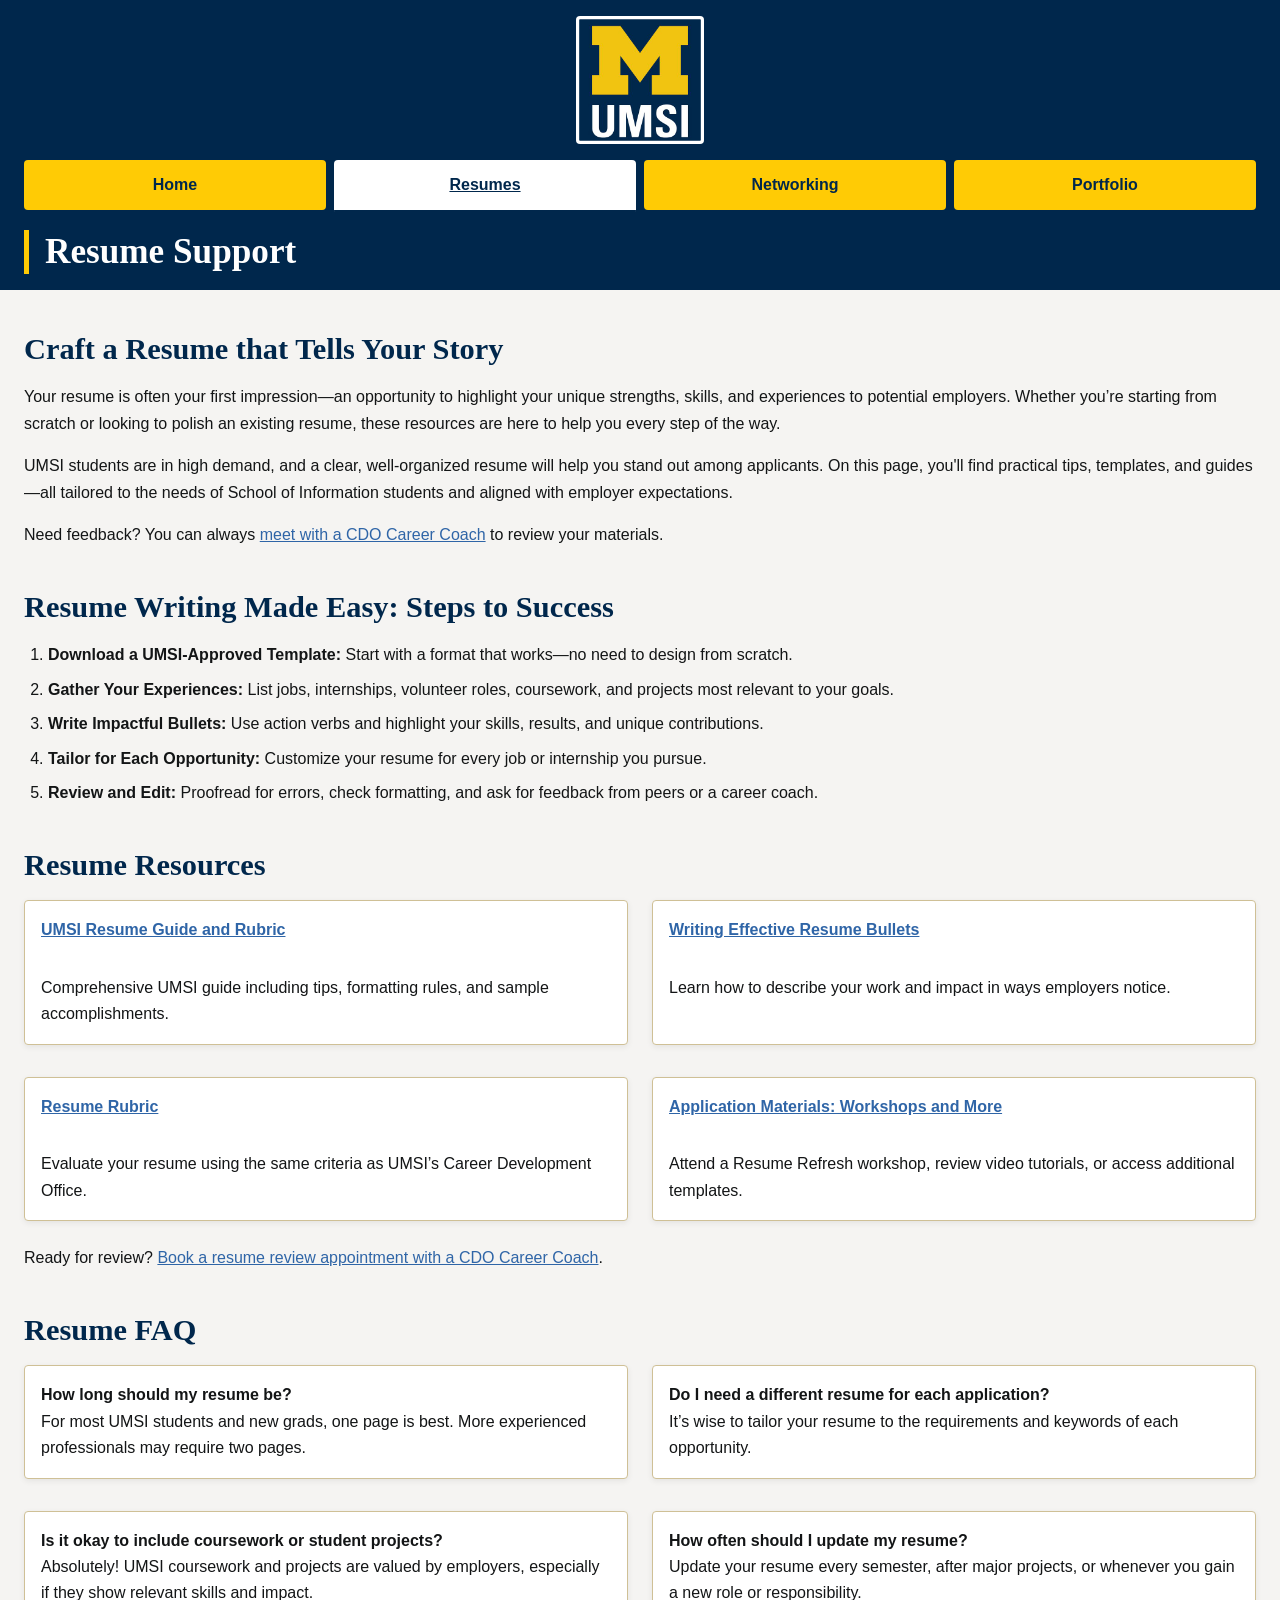
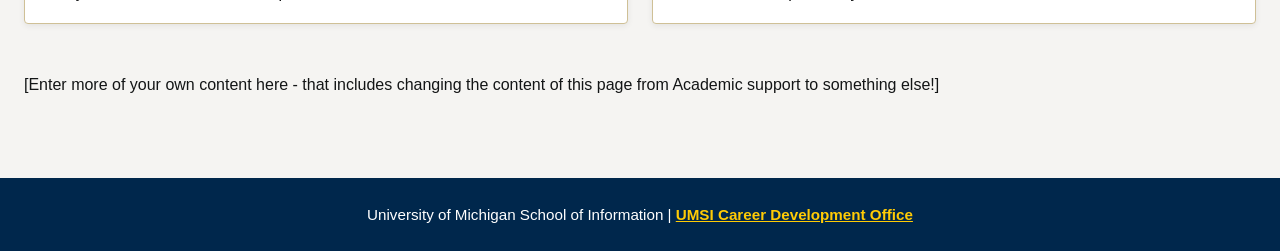
==== resume.html @ cca95783 "Add files via upload" ====
<!DOCTYPE html>
<html lang="en">
<head>
    <meta charset="UTF-8">
    <meta name="viewport" content="width=device-width, initial-scale=1.0">
    <link rel="stylesheet" href="css/html5reset.css">
    <link rel="stylesheet" href="css/style.css">
    <title>Resumes</title>
</head>
<body>

    <header>
  <a class="skip-link" href="#main-content">Skip to Main Content</a>
        <img src="images/UMSI_signature_vertical_informal_solidblue.jpg" alt="UMSI Logo">
        <nav>
            <ul>
                <li><a href = "index.html">Home</a></li>
                <li><a href = "resume.html" aria-current="page">Resumes</a></li>
                <li><a href = "network.html">Networking</a></li>
                <li><a href = "portfolio.html">Portfolio</a></li>
            </ul>
        </nav>
        <h1>Resume Support</h1>

    </header>
<main id="main-content">
  
  <section>
    <h2>Craft a Resume that Tells Your Story</h2>
    <p>
      Your resume is often your first impression—an opportunity to highlight your unique strengths, skills, and experiences to potential employers. Whether you’re starting from scratch or looking to polish an existing resume, these resources are here to help you every step of the way.
    </p>
    <p>
      UMSI students are in high demand, and a clear, well-organized resume will help you stand out among applicants. On this page, you'll find practical tips, templates, and guides—all tailored to the needs of School of Information students and aligned with employer expectations.
    </p>
    <p>
      Need feedback? You can always <a href="https://umich.instructure.com/courses/137916/pages/talk-to-a-career-coach" target="_blank">meet with a CDO Career Coach</a> to review your materials.
    </p>
  </section>
  
  <section>
    <h2>Resume Writing Made Easy: Steps to Success</h2>
    <ol>
      <li><strong>Download a UMSI-Approved Template:</strong> Start with a format that works—no need to design from scratch.</li>
      <li><strong>Gather Your Experiences:</strong> List jobs, internships, volunteer roles, coursework, and projects most relevant to your goals.</li>
      <li><strong>Write Impactful Bullets:</strong> Use action verbs and highlight your skills, results, and unique contributions.</li>
      <li><strong>Tailor for Each Opportunity:</strong> Customize your resume for every job or internship you pursue.</li>
      <li><strong>Review and Edit:</strong> Proofread for errors, check formatting, and ask for feedback from peers or a career coach.</li>
    </ol>
  </section>

  <section>
    <h2>Resume Resources</h2>
    <ul class="resources-grid">
      <li>
        <a href="https://docs.google.com/document/d/1_1GfDJyVGIgE82MZjVhuWT_aB_2Hcj1NN62FUCXoR_o/edit?tab=t.0" target="_blank">
          UMSI Resume Guide and Rubric
        </a> <br>
        Comprehensive UMSI guide including tips, formatting rules, and sample accomplishments.
      </li>
      <li>
        <a href="https://docs.google.com/document/d/1-EVZYH_Fic4mfLVGOXyHTSeRwBWmmi2WHSgGDLGGPEs/edit?tab=t.0" target="_blank">
          Writing Effective Resume Bullets
        </a> <br>
        Learn how to describe your work and impact in ways employers notice.
      </li>
      <li>
        <a href="https://docs.google.com/document/d/1vJMfgw9nwpHN9Sy0L0RP0aNBbaDSsiLPc2vy-doac6s/edit?tab=t.0" target="_blank">
          Resume Rubric
        </a> <br>
        Evaluate your resume using the same criteria as UMSI’s Career Development Office.
      </li>
      <li>
        <a href="https://docs.google.com/document/d/1vJMfgw9nwpHN9Sy0L0RP0aNBbaDSsiLPc2vy-doac6s/edit?tab=t.0" target="_blank">
          Application Materials: Workshops and More
        </a> <br>
        Attend a Resume Refresh workshop, review video tutorials, or access additional templates.
      </li>
    </ul>
    <p>
      Ready for review? <a href="https://umich.instructure.com/courses/137916/pages/talk-to-a-career-coach" target="_blank">Book a resume review appointment with a CDO Career Coach</a>.
    </p>
  </section>

  <section>
    <h2>Resume FAQ</h2>
    <ul class="resources-grid">
      <li>
        <strong>How long should my resume be?</strong><br>
        For most UMSI students and new grads, one page is best. More experienced professionals may require two pages.
      </li>
      <li>
        <strong>Do I need a different resume for each application?</strong><br>
        It’s wise to tailor your resume to the requirements and keywords of each opportunity.
      </li>
      <li>
        <strong>Is it okay to include coursework or student projects?</strong><br>
        Absolutely! UMSI coursework and projects are valued by employers, especially if they show relevant skills and impact.
      </li>
      <li>
        <strong>How often should I update my resume?</strong><br>
        Update your resume every semester, after major projects, or whenever you gain a new role or responsibility.
      </li>
    </ul>
  </section>
          <!-- Content taken & modified from UMGPT with the prompt, "for the same content write me some intro content and resources for a resume page" - this was after I had asked for content for the home page.
        UMGPT. (2025). UMGPT (GPT-4.1 August 25th version) [Large language model]. -->

<div>[Enter more of your own content here - that includes changing the  content of this page from Academic support to something else!]</div>

    
        <div></div>
        <div></div>
        <div></div>
        <div></div>
    </main>
    <footer>
        <p>University of Michigan School of Information | <a href="https://umich.instructure.com/courses/137916">UMSI Career Development Office </a></p>
        </footer>
    
</body>

</html>
---- css/style.css ----
:root {
  --um-blue:        #00274C;
  --um-maize:       #FFCB05;
  --um-light-blue:  #2F65A7;
  --um-tan:         #CFC096;
  --um-ash:         #989C97;
  --um-black:       #131516;
  --white:          #FFFFFF;
  --off-white:      #F5F4F2;
  --link-hover:     #1A4F8A;
  --font-heading:   Georgia, 'Times New Roman', serif;
  --font-body:      'Helvetica Neue', Helvetica, Arial, sans-serif;
  --space-xs:  0.5rem;
  --space-sm:  1rem;
  --space-md:  1.5rem;
  --space-lg:  2.5rem;
  --space-xl:  4rem;
  --max-width: 75rem;
  --radius:    4px;
}

.skip-link {
  position: absolute;
  top: -100%;
  left: var(--space-sm);
  z-index: 9999;
  background: var(--um-maize);
  color: var(--um-blue);
  font-weight: 700;
  font-size: 1rem;
  padding: 0.75rem 1.25rem;
  border-radius: var(--radius);
  text-decoration: none;
  transition: top 0.2s ease;
}
.skip-link:focus {
  top: var(--space-sm);
}

*, *::before, *::after { box-sizing: border-box; }

html {
  font-size: 100%;
  scroll-behavior: smooth;
}

body {
  font-family: var(--font-body);
  font-size: 1rem;
  line-height: 1.65;
  color: var(--um-black);
  background-color: var(--off-white);
  margin: 0;
}

h1, h2, h3, h4, h5, h6 {
  font-family: var(--font-heading);
  color: var(--um-blue);
  line-height: 1.25;
  margin-top: 0;
  margin-bottom: var(--space-sm);
}
h1 { font-size: clamp(1.6rem, 5vw, 2.5rem); }
h2 { font-size: clamp(1.3rem, 4vw, 1.9rem); }
h3 { font-size: clamp(1.1rem, 3vw, 1.4rem); }

p {
  margin-top: 0;
  margin-bottom: var(--space-sm);
}

a { color: var(--um-light-blue); text-decoration: underline; }
a:hover, a:focus {
  color: var(--link-hover);
  outline: 2px solid var(--um-maize);
  outline-offset: 2px;
  border-radius: 2px;
}

ul, ol {
  padding-left: 1.5rem;
  margin-top: 0;
  margin-bottom: var(--space-sm);
}

li {
  margin-bottom: var(--space-xs);
  font-size: 1rem;
  line-height: 1.65;
}

header {
  background-color: var(--um-blue);
  color: var(--white);
  padding: var(--space-sm) var(--space-md);
}
header img {
  display: block;
  width: clamp(5rem, 15vw, 8rem);
  height: auto;
  margin: 0 auto var(--space-sm) auto;
  background: var(--white);
  padding: 0.2rem;
  border-radius: var(--radius);
}
header h1 {
  color: var(--white);
  margin-top: var(--space-sm);
  margin-bottom: 0;
  font-size: clamp(1.4rem, 5vw, 2.2rem);
  border-left: 5px solid var(--um-maize);
  padding-left: var(--space-sm);
}

nav { margin-top: var(--space-sm); }

nav ul {
  list-style: none;
  padding: 0;
  margin: 0;
  display: grid;
  grid-template-columns: repeat(4, 1fr);
  gap: var(--space-xs);
}
nav ul li { margin: 0; }
nav ul li a {
  display: flex;
  align-items: center;
  justify-content: center;
  min-height: 2.75rem;
  background-color: var(--um-maize);
  color: var(--um-blue);
  font-weight: 700;
  font-size: 1rem;
  text-decoration: none;
  padding: 0.75rem 1rem;
  text-align: center;
  border-radius: var(--radius);
  transition: background-color 0.2s ease, color 0.2s ease;
}
nav ul li a:hover,
nav ul li a:focus {
  background-color: var(--white);
  color: var(--um-blue);
  outline: 3px solid var(--white);
  outline-offset: 2px;
}
nav ul li a[aria-current="page"] {
  background-color: var(--white);
  color: var(--um-blue);
  font-weight: 900;
  border-bottom: 4px solid var(--um-blue);
  text-decoration: underline;
}

main { padding: var(--space-lg) var(--space-md); }
section { margin-bottom: var(--space-lg); }
section:last-child { margin-bottom: 0; }

.start-here-grid {
  display: grid;
  grid-template-columns: 1fr 1fr;
  gap: var(--space-md);
  align-items: start;
}

.start-here-grid img {
  width: 100%;
  height: 25rem;
  object-fit: cover;
  border-radius: var(--radius);
  display: block;
  margin-bottom: var(--space-sm);
}

.resources-grid {
  display: grid;
  grid-template-columns: repeat(2, 1fr);
  gap: var(--space-md);
  list-style: none;
  padding: 0;
}
.resources-grid li {
  background: var(--white);
  border: 1px solid var(--um-tan);
  border-radius: var(--radius);
  padding: var(--space-sm);
  box-shadow: 0 2px 6px rgba(0,0,0,0.07);
}
.resources-grid li a {
  font-weight: 700;
  display: block;
  margin-bottom: 0.3rem;
}

.pathway-list {
  list-style: none;
  padding: 0;
  display: grid;
  grid-template-columns: repeat(2, 1fr);
  gap: var(--space-md);
  counter-reset: pathway-counter;
}
.pathway-list li {
  background: var(--white);
  border-radius: var(--radius);
  padding: var(--space-sm) var(--space-sm) var(--space-sm) 3.5rem;
  position: relative;
  box-shadow: 0 2px 6px rgba(0,0,0,0.07);
  counter-increment: pathway-counter;
}
.pathway-list li::before {
  content: counter(pathway-counter);
  position: absolute;
  left: 0.75rem;
  top: 1rem;
  background: var(--um-blue);
  color: var(--um-maize);
  font-weight: 900;
  font-size: 1.1rem;
  width: 2rem;
  height: 2rem;
  display: flex;
  align-items: center;
  justify-content: center;
  border-radius: 50%;
}

blockquote {
  background: var(--white);
  border-left: 5px solid var(--um-light-blue);
  padding: var(--space-sm) var(--space-md);
  margin: var(--space-sm) 0;
  border-radius: 0 var(--radius) var(--radius) 0;
  font-size: 0.97rem;
}
blockquote p { margin: 0; }

dl {
  display: grid;
  grid-template-columns: auto 1fr;
  gap: var(--space-xs) var(--space-md);
  align-items: baseline;
  margin: 0 0 var(--space-sm);
}
dt {
  color: var(--um-blue);
  font-family: var(--font-heading);
  font-size: 1.05rem;
  white-space: nowrap;
}
dd { margin: 0; }

figure { margin: var(--space-sm) 0 var(--space-md); }
.video-wrapper {
  position: relative;
  padding-bottom: 56.25%;
  height: 0;
  overflow: hidden;
  border-radius: var(--radius);
}
.video-wrapper iframe {
  position: absolute;
  inset: 0;
  width: 100%;
  height: 100%;
  border: 0;
}
iframe { max-width: 100%; display: block; }

main img {
  max-width: 30rem;
  height: auto;
  display: block;
  border-radius: var(--radius);
  margin-bottom: var(--space-sm);
}

footer {
  background-color: var(--um-blue);
  color: var(--white);
  text-align: center;
  padding: var(--space-md) var(--space-sm);
  margin-top: var(--space-lg);
  font-size: 0.95rem;
}
footer p { margin: 0; }
footer a { color: var(--um-maize); font-weight: 700; }
footer a:hover, footer a:focus {
  color: var(--white);
  outline-color: var(--um-maize);
}

@media (prefers-reduced-motion: reduce) {
  *, *::before, *::after {
    animation-duration: 0.01ms !important;
    animation-iteration-count: 1 !important;
    transition-duration: 0.01ms !important;
    scroll-behavior: auto !important;
  }
}
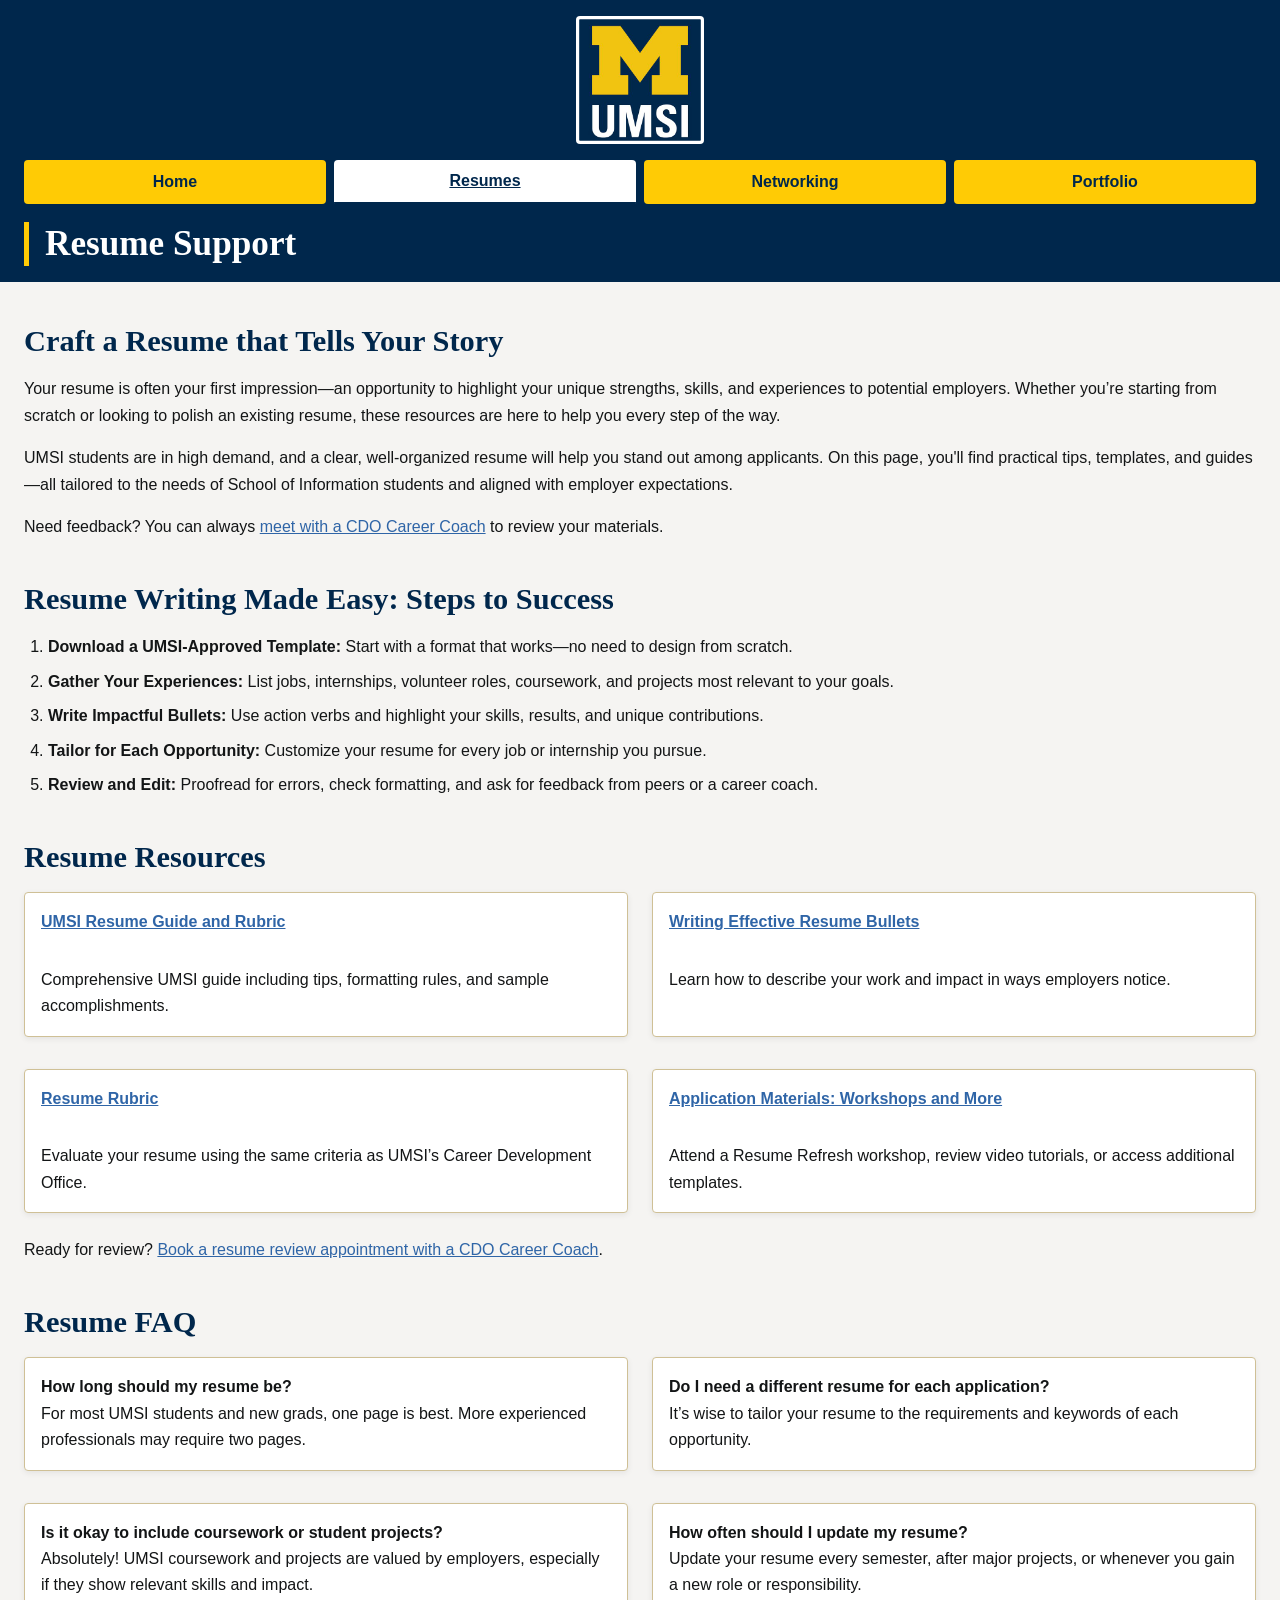
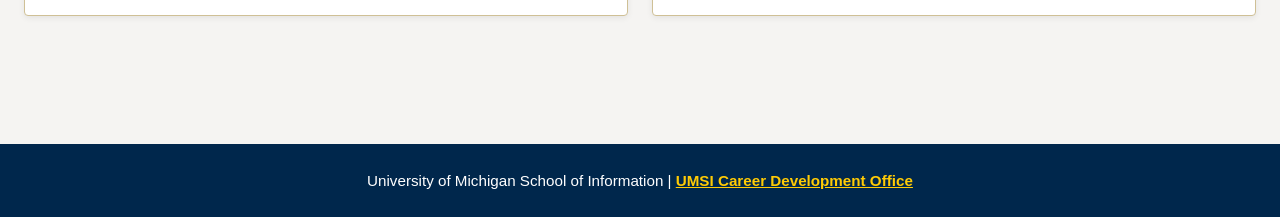
==== commit 94505ae6: "Add files via upload" ====
--- a/resume.html
+++ b/resume.html
@@ -106,8 +106,6 @@
           <!-- Content taken & modified from UMGPT with the prompt, "for the same content write me some intro content and resources for a resume page" - this was after I had asked for content for the home page.
         UMGPT. (2025). UMGPT (GPT-4.1 August 25th version) [Large language model]. -->
 
-<div>[Enter more of your own content here - that includes changing the  content of this page from Academic support to something else!]</div>
-
     
         <div></div>
         <div></div>
--- a/css/style.css
+++ b/css/style.css
@@ -121,6 +121,7 @@
   display: grid;
   grid-template-columns: repeat(4, 1fr);
   gap: var(--space-xs);
+  overflow: hidden;
 }
 nav ul li { margin: 0; }
 nav ul li a {
@@ -131,9 +132,9 @@
   background-color: var(--um-maize);
   color: var(--um-blue);
   font-weight: 700;
-  font-size: 1rem;
+  font-size: clamp(0.75rem, 2vw, 1rem);
   text-decoration: none;
-  padding: 0.75rem 1rem;
+  padding: 0.5rem 0.25rem;
   text-align: center;
   border-radius: var(--radius);
   transition: background-color 0.2s ease, color 0.2s ease;
@@ -269,7 +270,7 @@
 iframe { max-width: 100%; display: block; }
 
 main img {
-  max-width: 30rem;
+  max-width: 100%;
   height: auto;
   display: block;
   border-radius: var(--radius);
